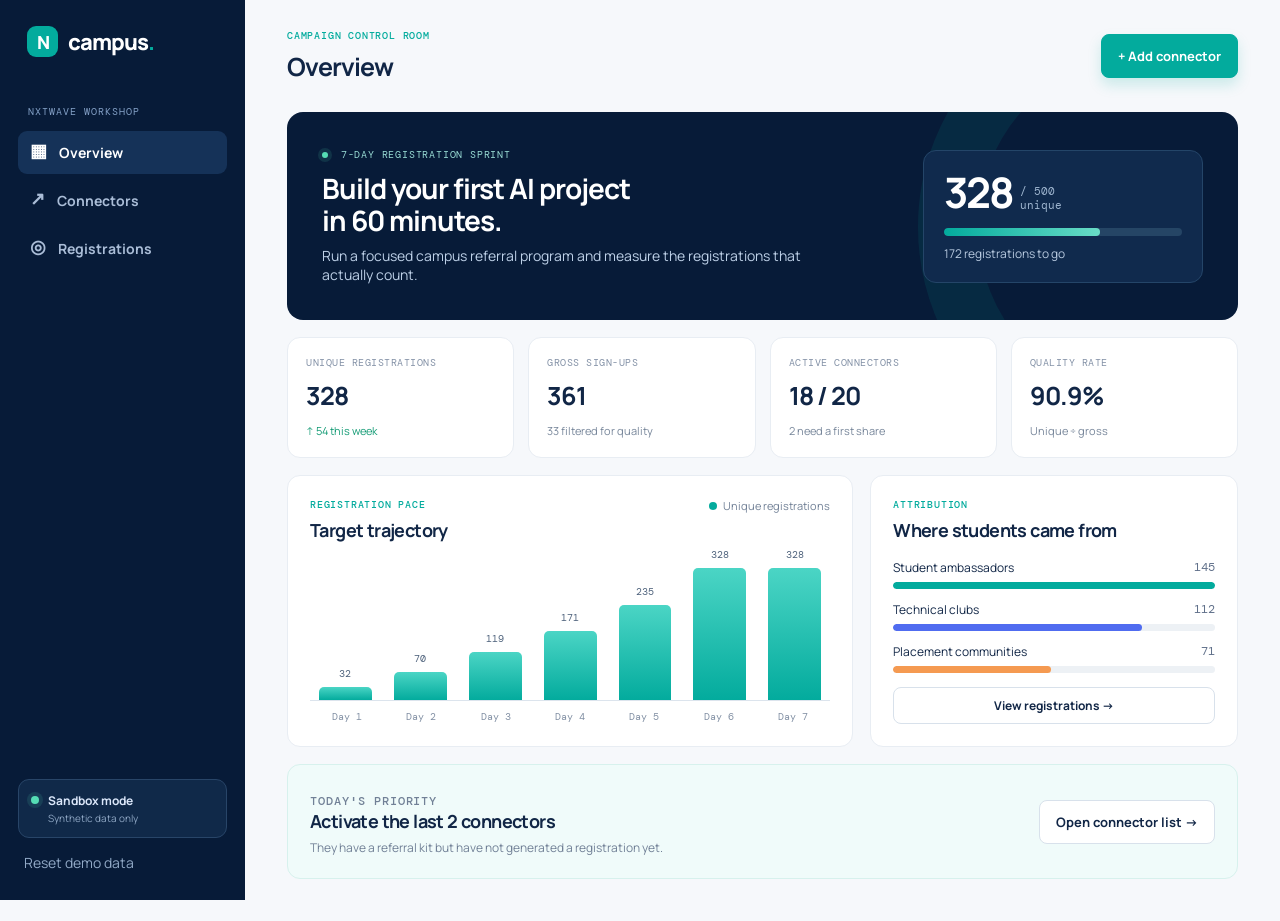
==== index.html @ bea68d58 "Build Campus Referral Console prototype" ====
<!doctype html>
<html lang="en">
<head>
  <meta charset="utf-8">
  <meta name="viewport" content="width=device-width, initial-scale=1">
  <meta name="theme-color" content="#071b38">
  <link rel="icon" href="favicon.svg" type="image/svg+xml">
  <title>Campus Referral Console — NxtWave Growth Challenge</title>
  <link rel="preconnect" href="https://fonts.googleapis.com">
  <link rel="preconnect" href="https://fonts.gstatic.com" crossorigin>
  <link href="https://fonts.googleapis.com/css2?family=DM+Mono:wght@400;500&family=Manrope:wght@400;500;600;700;800&display=swap" rel="stylesheet">
  <link rel="stylesheet" href="styles.css">
</head>
<body>
  <div class="app-shell">
    <aside class="sidebar">
      <a class="brand" href="#dashboard" aria-label="Campus Referral Console home"><span class="brand-mark">N</span><span>campus<span class="brand-dot">.</span></span></a>
      <p class="workspace-label">NXTWAVE WORKSHOP</p>
      <nav aria-label="Application navigation">
        <a class="nav-link active" href="#dashboard" data-view="dashboard"><span>▦</span> Overview</a>
        <a class="nav-link" href="#connectors" data-view="connectors"><span>↗</span> Connectors</a>
        <a class="nav-link" href="#registrations" data-view="registrations"><span>◎</span> Registrations</a>
      </nav>
      <div class="sidebar-bottom">
        <div class="sandbox-card"><span class="pulse"></span><div><b>Sandbox mode</b><small>Synthetic data only</small></div></div>
        <button class="text-button" id="reset-data">Reset demo data</button>
      </div>
    </aside>

    <main>
      <header class="topbar">
        <div><p class="eyebrow">CAMPAIGN CONTROL ROOM</p><h1 id="page-title">Overview</h1></div>
        <button class="primary-button" id="new-connector">+ Add connector</button>
      </header>

      <section class="view active" id="dashboard-view">
        <div class="hero-card">
          <div><p class="hero-label"><span class="live-dot"></span> 7-DAY REGISTRATION SPRINT</p><h2>Build your first AI project<br>in 60 minutes.</h2><p>Run a focused campus referral program and measure the registrations that actually count.</p></div>
          <div class="hero-progress"><div class="progress-number"><strong id="unique-total">328</strong><span>/ 500<br>unique</span></div><div class="progress-track"><span id="progress-bar"></span></div><p id="progress-copy">172 registrations to go</p></div>
        </div>
        <div class="metrics-grid">
          <article class="metric-card"><p>UNIQUE REGISTRATIONS</p><strong id="metric-unique">328</strong><span class="positive">↑ 54 this week</span></article>
          <article class="metric-card"><p>GROSS SIGN-UPS</p><strong id="metric-gross">361</strong><span>33 filtered for quality</span></article>
          <article class="metric-card"><p>ACTIVE CONNECTORS</p><strong id="metric-active">18 / 20</strong><span>2 need a first share</span></article>
          <article class="metric-card"><p>QUALITY RATE</p><strong id="metric-quality">90.9%</strong><span>Unique ÷ gross</span></article>
        </div>
        <div class="content-grid">
          <section class="panel funnel-panel"><div class="panel-heading"><div><p class="eyebrow">REGISTRATION PACE</p><h2>Target trajectory</h2></div><span class="legend"><i></i> Unique registrations</span></div><div class="chart" id="chart" aria-label="Daily unique registrations chart"></div><div class="chart-labels"><span>Day 1</span><span>Day 2</span><span>Day 3</span><span>Day 4</span><span>Day 5</span><span>Day 6</span><span>Day 7</span></div></section>
          <section class="panel source-panel"><div class="panel-heading"><div><p class="eyebrow">ATTRIBUTION</p><h2>Where students came from</h2></div></div><div class="source-list" id="source-list"></div><button class="secondary-button" data-view-target="registrations">View registrations →</button></section>
        </div>
        <section class="panel action-panel"><div><p class="eyebrow">TODAY'S PRIORITY</p><h2>Activate the last 2 connectors</h2><p>They have a referral kit but have not generated a registration yet.</p></div><button class="secondary-button" data-view-target="connectors">Open connector list →</button></section>
      </section>

      <section class="view" id="connectors-view">
        <div class="section-intro"><div><p class="eyebrow">DISTRIBUTION</p><h2>Campus connectors</h2><p>Each connector owns one clear college, branch, or class audience.</p></div><button class="primary-button" id="new-connector-2">+ Add connector</button></div>
        <section class="panel table-panel"><div class="table-wrap"><table><thead><tr><th>CONNECTOR</th><th>CHANNEL</th><th>CODE</th><th>UNIQUE</th><th>STATUS</th><th></th></tr></thead><tbody id="connectors-body"></tbody></table></div></section>
      </section>

      <section class="view" id="registrations-view">
        <div class="section-intro"><div><p class="eyebrow">QUALITY CONTROL</p><h2>Registration ledger</h2><p>Every record is checked for source, eligibility and duplication.</p></div><button class="primary-button" id="open-student-form">+ Demo student registration</button></div>
        <section class="panel table-panel"><div class="table-wrap"><table><thead><tr><th>STUDENT</th><th>COLLEGE / BRANCH</th><th>SOURCE</th><th>STATUS</th><th>TIME</th></tr></thead><tbody id="registrations-body"></tbody></table></div></section>
      </section>
    </main>
  </div>

  <dialog id="connector-modal" class="modal"><form method="dialog" id="connector-form"><button class="close" value="cancel" aria-label="Close">×</button><p class="eyebrow">NEW DISTRIBUTION PARTNER</p><h2>Create a connector kit</h2><p class="modal-copy">The code keeps this connector's sign-ups attributable.</p><label>Name<input required name="name" placeholder="e.g. Priya Sharma"></label><label>Audience<input required name="audience" placeholder="e.g. VIT CSE, final year"></label><label>Channel<select name="channel"><option>Student ambassador</option><option>Technical club</option><option>Placement community</option></select></label><button class="primary-button wide" value="default">Create connector kit</button></form></dialog>

  <dialog id="kit-modal" class="modal kit-modal"><form method="dialog"><button class="close" value="cancel" aria-label="Close">×</button><p class="eyebrow">CONNECTOR KIT</p><h2 id="kit-name">Priya's referral kit</h2><div class="code-lockup"><span>REFERRAL CODE</span><strong id="kit-code">PRIYA-VIT</strong></div><label>Your tracked registration link<div class="copy-field"><input id="kit-link" readonly><button type="button" data-copy="kit-link">Copy</button></div></label><label>Ready-to-send WhatsApp message<textarea id="kit-message" rows="5" readonly></textarea></label><button class="secondary-button wide" type="button" id="open-kit-registration">Preview student experience →</button></form></dialog>

  <dialog id="student-modal" class="modal student-modal"><form method="dialog" id="student-form"><button class="close" value="cancel" aria-label="Close">×</button><p class="eyebrow">STUDENT REGISTRATION</p><h2>Build your first AI project.</h2><p class="modal-copy">Free 60-minute online workshop for final-year engineering students.</p><div class="source-chip">Referred by <b id="form-referrer">Campus connector</b></div><div class="two-col"><label>Full name<input required name="studentName" placeholder="Your name"></label><label>Graduation year<select required name="year"><option value="">Select</option><option>2026</option><option>2027</option><option>2028</option></select></label></div><div class="two-col"><label>College<input required name="college" placeholder="College name"></label><label>Branch<input required name="branch" placeholder="e.g. CSE"></label></div><label>Email<input required type="email" name="email" placeholder="name@example.com"></label><label class="consent"><input required type="checkbox"> <span>I agree to receive workshop updates for this prototype.</span></label><button class="primary-button wide" value="default">Reserve my free seat</button><p class="form-note">Prototype only. No real student information is sent anywhere.</p></form></dialog>

  <dialog id="result-modal" class="result-modal"><form method="dialog"><div id="result-icon">✓</div><p class="eyebrow" id="result-eyebrow">REGISTRATION RECORDED</p><h2 id="result-title">You are on the list.</h2><p id="result-copy"></p><button class="primary-button wide" value="default">Continue</button></form></dialog>
  <script src="app.js"></script>
</body>
</html>
---- styles.css ----
:root{--navy:#071b38;--ink:#112646;--muted:#718096;--line:#e8edf3;--paper:#f6f8fb;--white:#fff;--teal:#03ab9d;--blue:#506cf0;--teal-pale:#e6f8f5;--orange:#f59a51}*{box-sizing:border-box}body{margin:0;background:var(--paper);color:var(--ink);font-family:Manrope,Arial,sans-serif;font-size:14px}.app-shell{min-height:100vh;display:flex}.sidebar{width:245px;background:var(--navy);color:#dbe7fa;padding:26px 18px;display:flex;flex-direction:column;position:fixed;inset:0 auto 0 0}.brand{display:flex;align-items:center;gap:10px;color:white;text-decoration:none;font-size:22px;font-weight:800;letter-spacing:-1px;padding:0 9px}.brand-mark{width:31px;height:31px;background:var(--teal);display:grid;place-items:center;border-radius:9px;font-size:18px}.brand-dot{color:var(--teal)}.workspace-label{font:10px 'DM Mono',monospace;color:#83a0c6;letter-spacing:.1em;margin:48px 10px 13px}nav{display:grid;gap:5px}.nav-link{color:#aabdd7;text-decoration:none;padding:12px 12px;border-radius:9px;font-weight:700;display:flex;gap:12px}.nav-link span{font-size:18px;line-height:14px}.nav-link.active,.nav-link:hover{background:#153258;color:#fff}.sidebar-bottom{margin-top:auto}.sandbox-card{background:#102949;border:1px solid #284568;border-radius:11px;padding:12px;display:flex;gap:9px;align-items:flex-start;font-size:12px}.sandbox-card small{display:block;color:#8fa7c4;margin-top:2px}.pulse,.live-dot{width:8px;height:8px;border-radius:50%;background:#55ddb4;display:inline-block;box-shadow:0 0 0 4px rgba(85,221,180,.12);margin-top:4px}.text-button{background:transparent;border:0;color:#91a9c6;padding:15px 6px 2px;cursor:pointer;font:inherit}main{margin-left:245px;width:calc(100% - 245px);padding:0 42px 42px}.topbar{height:112px;display:flex;justify-content:space-between;align-items:center}.eyebrow{font:10px 'DM Mono',monospace;letter-spacing:.08em;color:var(--teal);font-weight:500;margin:0 0 7px}.topbar h1,.section-intro h2{margin:0;font-size:25px;letter-spacing:-1px}.primary-button,.secondary-button{font:700 13px Manrope;border-radius:8px;padding:12px 16px;cursor:pointer}.primary-button{background:var(--teal);border:1px solid var(--teal);color:#fff;box-shadow:0 7px 14px rgba(3,171,157,.18)}.secondary-button{border:1px solid #d8e1eb;background:#fff;color:var(--ink)}.wide{width:100%;margin-top:17px}.view{display:none}.view.active{display:block}.hero-card{background:var(--navy);border-radius:16px;min-height:208px;padding:30px 35px;display:flex;justify-content:space-between;align-items:center;color:white;overflow:hidden;position:relative}.hero-card:after{content:"";position:absolute;width:350px;height:350px;border-radius:50%;border:60px solid rgba(3,171,157,.1);right:-150px;top:-120px}.hero-label{font:10px 'DM Mono',monospace;letter-spacing:.08em;color:#99dcd5;margin:0 0 11px}.hero-label .live-dot{margin:0 6px 0 0;width:6px;height:6px}.hero-card h2{font-size:28px;line-height:1.16;letter-spacing:-1px;margin:0 0 10px}.hero-card>div:first-child>p:last-child{color:#bdd0e7;margin:0;max-width:480px}.hero-progress{position:relative;z-index:1;width:280px;background:#102a4d;border:1px solid #244568;padding:20px;border-radius:13px}.progress-number{display:flex;align-items:end;gap:7px}.progress-number strong{font-size:42px;line-height:1;letter-spacing:-2px}.progress-number span{font:11px 'DM Mono';color:#9fb6d0;line-height:1.3}.progress-track{height:8px;background:#254565;border-radius:99px;display:block;margin:15px 0 9px;overflow:hidden}.progress-track span{display:block;background:linear-gradient(90deg,var(--teal),#69dcc6);height:100%;border-radius:99px;width:65.6%;transition:width .4s}.hero-progress p{margin:0;font-size:12px;color:#b7c9df}.metrics-grid{display:grid;grid-template-columns:repeat(4,1fr);gap:14px;margin:17px 0}.metric-card,.panel{background:white;border:1px solid var(--line);border-radius:13px}.metric-card{padding:18px}.metric-card p{font:10px 'DM Mono';color:#8492a7;margin:0 0 9px;letter-spacing:.05em}.metric-card strong{display:block;font-size:25px;letter-spacing:-1px;margin-bottom:7px}.metric-card span{color:#77869a;font-size:11px}.metric-card .positive{color:#149b75}.content-grid{display:grid;grid-template-columns:1.54fr 1fr;gap:17px}.panel{padding:22px}.panel-heading{display:flex;align-items:start;justify-content:space-between}.panel-heading h2,.action-panel h2{font-size:18px;margin:0;letter-spacing:-.6px}.legend{font-size:11px;color:var(--muted)}.legend i{display:inline-block;width:8px;height:8px;border-radius:50%;background:var(--teal);margin-right:4px}.chart{height:153px;display:flex;align-items:end;gap:22px;padding:20px 9px 0;border-bottom:1px solid #dce4ed;margin-top:6px}.bar-wrap{height:100%;display:flex;align-items:end;flex:1}.bar{width:100%;background:linear-gradient(180deg,#4bd5c5,var(--teal));border-radius:5px 5px 0 0;position:relative;min-height:8px}.bar span{position:absolute;top:-20px;font:10px 'DM Mono';color:#4d617b;left:50%;transform:translateX(-50%)}.chart-labels{display:flex;justify-content:space-around;font:10px 'DM Mono';color:#8290a4;padding-top:9px}.source-list{margin:17px 0 14px}.source-row{margin-bottom:12px}.source-title{display:flex;justify-content:space-between;font-size:12px;margin-bottom:6px}.source-title span:last-child{font-family:'DM Mono';color:#60708a}.source-track{height:7px;background:#edf1f5;border-radius:5px;overflow:hidden}.source-track i{display:block;height:100%;border-radius:5px;background:var(--teal)}.source-row:nth-child(2) i{background:var(--blue)}.source-row:nth-child(3) i{background:var(--orange)}.source-panel .secondary-button{width:100%;font-size:12px;padding:9px}.action-panel{margin-top:17px;display:flex;justify-content:space-between;align-items:center;background:#f0fbfa;border-color:#d7f1ed}.action-panel p{margin:6px 0 0;color:var(--muted);font-size:12px}.section-intro{display:flex;align-items:center;justify-content:space-between;margin:3px 0 22px}.section-intro p{margin:7px 0 0;color:var(--muted)}.table-panel{padding:0}.table-wrap{overflow:auto}table{width:100%;border-collapse:collapse;text-align:left}th{font:10px 'DM Mono';letter-spacing:.06em;color:#8290a4;background:#fbfcfe;padding:15px 20px}td{padding:15px 20px;border-top:1px solid var(--line);font-size:13px}td small{display:block;color:#8190a5;margin-top:3px}.code{font:11px 'DM Mono';padding:5px 8px;color:#4e6280;background:#f0f4f8;border-radius:5px}.status{font-size:10px;font-weight:800;padding:5px 8px;border-radius:20px;background:#e7f8f2;color:#168467}.status.pending{background:#fff2e6;color:#cb762f}.row-button{color:var(--teal);border:0;background:transparent;cursor:pointer;font:700 12px Manrope}.modal,.result-modal{border:0;border-radius:16px;padding:0;width:min(495px,calc(100vw - 28px));box-shadow:0 24px 90px rgba(7,27,56,.25)}.modal::backdrop,.result-modal::backdrop{background:rgba(7,27,56,.55);backdrop-filter:blur(3px)}.modal form,.result-modal form{padding:29px;position:relative}.modal h2,.result-modal h2{font-size:25px;letter-spacing:-1px;margin:0 0 8px}.modal-copy{color:var(--muted);font-size:13px;margin:0 0 20px}.close{position:absolute;right:16px;top:15px;font-size:26px;line-height:25px;border:0;background:transparent;color:#8391a6;cursor:pointer}.modal label{display:block;font:700 11px Manrope;color:#40516c;margin-top:14px}.modal input:not([type=checkbox]),.modal select,.modal textarea{width:100%;margin-top:6px;padding:11px 12px;border:1px solid #dce4ec;border-radius:7px;background:#fff;font:13px Manrope;color:var(--ink);outline-color:var(--teal)}.modal textarea{resize:vertical;line-height:1.5}.two-col{display:grid;grid-template-columns:1fr 1fr;gap:12px}.code-lockup{background:var(--navy);border-radius:10px;padding:14px 17px;margin:20px 0}.code-lockup span{font:10px 'DM Mono';color:#a7c3dd;display:block}.code-lockup strong{font:22px 'DM Mono';color:white;display:block;margin-top:4px}.copy-field{display:flex;gap:6px}.copy-field input{margin-top:6px!important}.copy-field button{border:0;background:var(--navy);color:#fff;border-radius:7px;padding:0 13px;margin-top:6px;cursor:pointer;font-weight:700}.source-chip{font-size:12px;background:var(--teal-pale);color:#246d69;padding:9px 11px;border-radius:7px;margin-bottom:7px}.consent{display:flex!important;gap:8px;align-items:start;font-weight:500!important;color:#6c7c91!important}.consent input{margin:2px 0 0}.form-note{text-align:center;color:#8996a7;font-size:10px;margin:12px 0 0}.result-modal{text-align:center;width:min(390px,calc(100vw - 28px))}.result-modal form{padding:37px}.result-modal p:not(.eyebrow){color:var(--muted);line-height:1.6}.result-modal .primary-button{margin-top:12px}#result-icon{width:54px;height:54px;border-radius:50%;background:var(--teal-pale);color:var(--teal);display:grid;place-items:center;font-size:28px;font-weight:800;margin:0 auto 18px}
@media(max-width:900px){.sidebar{width:70px;padding:22px 9px}.brand{padding:0;justify-content:center}.brand>span:last-child,.workspace-label,.nav-link:not(.active){font-size:0}.nav-link{justify-content:center;padding:13px}.nav-link span{font-size:18px}.sidebar-bottom{display:none}main{margin-left:70px;width:calc(100% - 70px);padding:0 24px 30px}.metrics-grid{grid-template-columns:repeat(2,1fr)}.content-grid{grid-template-columns:1fr}.hero-progress{width:245px}.chart{gap:13px}}@media(max-width:620px){.sidebar{display:none}main{margin:0;width:100%;padding:0 16px 24px}.topbar{height:88px}.topbar h1{font-size:22px}.topbar .primary-button{font-size:0;padding:12px}.topbar .primary-button:after{content:'+';font-size:20px}.hero-card{padding:24px;display:block}.hero-card h2{font-size:24px}.hero-progress{width:100%;margin-top:20px}.metrics-grid{gap:9px}.metric-card{padding:14px}.metric-card strong{font-size:22px}.chart{gap:8px}.section-intro{align-items:flex-end}.section-intro .primary-button{font-size:0;padding:12px}.section-intro .primary-button:after{content:'+';font-size:18px}.action-panel{display:block}.action-panel button{margin-top:14px}.two-col{grid-template-columns:1fr}.modal form{padding:25px 20px}.kit-modal textarea{font-size:12px}}
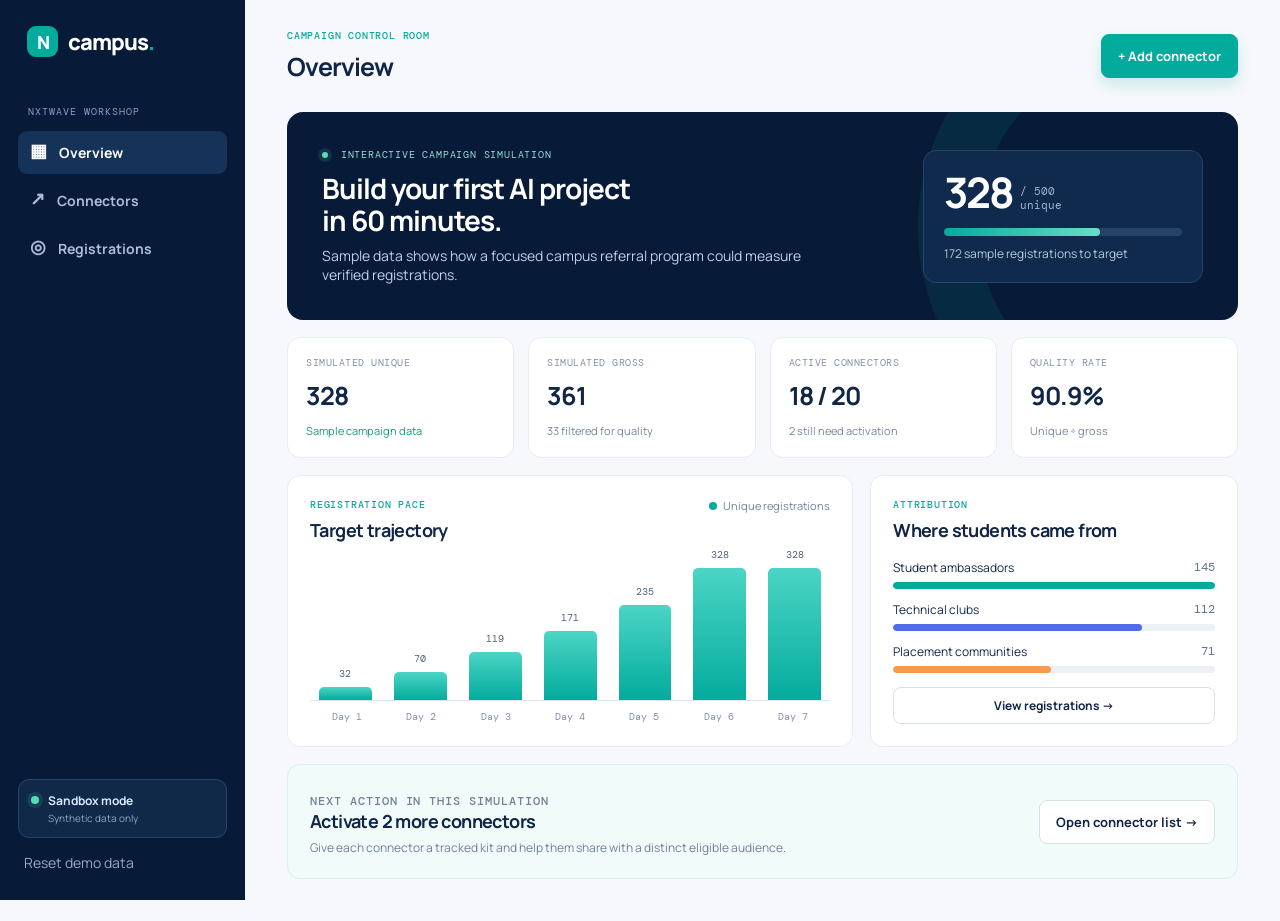
==== commit 0f87aca2: "Polish simulation and publish final plan and worklog" ====
--- a/index.html
+++ b/index.html
@@ -35,20 +35,20 @@
 
       <section class="view active" id="dashboard-view">
         <div class="hero-card">
-          <div><p class="hero-label"><span class="live-dot"></span> 7-DAY REGISTRATION SPRINT</p><h2>Build your first AI project<br>in 60 minutes.</h2><p>Run a focused campus referral program and measure the registrations that actually count.</p></div>
+          <div><p class="hero-label"><span class="live-dot"></span> INTERACTIVE CAMPAIGN SIMULATION</p><h2>Build your first AI project<br>in 60 minutes.</h2><p>Sample data shows how a focused campus referral program could measure verified registrations.</p></div>
           <div class="hero-progress"><div class="progress-number"><strong id="unique-total">328</strong><span>/ 500<br>unique</span></div><div class="progress-track"><span id="progress-bar"></span></div><p id="progress-copy">172 registrations to go</p></div>
         </div>
         <div class="metrics-grid">
-          <article class="metric-card"><p>UNIQUE REGISTRATIONS</p><strong id="metric-unique">328</strong><span class="positive">↑ 54 this week</span></article>
-          <article class="metric-card"><p>GROSS SIGN-UPS</p><strong id="metric-gross">361</strong><span>33 filtered for quality</span></article>
-          <article class="metric-card"><p>ACTIVE CONNECTORS</p><strong id="metric-active">18 / 20</strong><span>2 need a first share</span></article>
+          <article class="metric-card"><p>SIMULATED UNIQUE</p><strong id="metric-unique">328</strong><span class="positive">Sample campaign data</span></article>
+          <article class="metric-card"><p>SIMULATED GROSS</p><strong id="metric-gross">361</strong><span id="metric-filtered">33 filtered for quality</span></article>
+          <article class="metric-card"><p>ACTIVE CONNECTORS</p><strong id="metric-active">18 / 20</strong><span id="metric-inactive">2 still need activation</span></article>
           <article class="metric-card"><p>QUALITY RATE</p><strong id="metric-quality">90.9%</strong><span>Unique ÷ gross</span></article>
         </div>
         <div class="content-grid">
           <section class="panel funnel-panel"><div class="panel-heading"><div><p class="eyebrow">REGISTRATION PACE</p><h2>Target trajectory</h2></div><span class="legend"><i></i> Unique registrations</span></div><div class="chart" id="chart" aria-label="Daily unique registrations chart"></div><div class="chart-labels"><span>Day 1</span><span>Day 2</span><span>Day 3</span><span>Day 4</span><span>Day 5</span><span>Day 6</span><span>Day 7</span></div></section>
           <section class="panel source-panel"><div class="panel-heading"><div><p class="eyebrow">ATTRIBUTION</p><h2>Where students came from</h2></div></div><div class="source-list" id="source-list"></div><button class="secondary-button" data-view-target="registrations">View registrations →</button></section>
         </div>
-        <section class="panel action-panel"><div><p class="eyebrow">TODAY'S PRIORITY</p><h2>Activate the last 2 connectors</h2><p>They have a referral kit but have not generated a registration yet.</p></div><button class="secondary-button" data-view-target="connectors">Open connector list →</button></section>
+        <section class="panel action-panel"><div><p class="eyebrow">NEXT ACTION IN THIS SIMULATION</p><h2 id="action-title">Activate the remaining connectors</h2><p>Give each connector a tracked kit and help them share with a distinct eligible audience.</p></div><button class="secondary-button" data-view-target="connectors">Open connector list →</button></section>
       </section>
 
       <section class="view" id="connectors-view">
@@ -67,7 +67,7 @@
 
   <dialog id="kit-modal" class="modal kit-modal"><form method="dialog"><button class="close" value="cancel" aria-label="Close">×</button><p class="eyebrow">CONNECTOR KIT</p><h2 id="kit-name">Priya's referral kit</h2><div class="code-lockup"><span>REFERRAL CODE</span><strong id="kit-code">PRIYA-VIT</strong></div><label>Your tracked registration link<div class="copy-field"><input id="kit-link" readonly><button type="button" data-copy="kit-link">Copy</button></div></label><label>Ready-to-send WhatsApp message<textarea id="kit-message" rows="5" readonly></textarea></label><button class="secondary-button wide" type="button" id="open-kit-registration">Preview student experience →</button></form></dialog>
 
-  <dialog id="student-modal" class="modal student-modal"><form method="dialog" id="student-form"><button class="close" value="cancel" aria-label="Close">×</button><p class="eyebrow">STUDENT REGISTRATION</p><h2>Build your first AI project.</h2><p class="modal-copy">Free 60-minute online workshop for final-year engineering students.</p><div class="source-chip">Referred by <b id="form-referrer">Campus connector</b></div><div class="two-col"><label>Full name<input required name="studentName" placeholder="Your name"></label><label>Graduation year<select required name="year"><option value="">Select</option><option>2026</option><option>2027</option><option>2028</option></select></label></div><div class="two-col"><label>College<input required name="college" placeholder="College name"></label><label>Branch<input required name="branch" placeholder="e.g. CSE"></label></div><label>Email<input required type="email" name="email" placeholder="name@example.com"></label><label class="consent"><input required type="checkbox"> <span>I agree to receive workshop updates for this prototype.</span></label><button class="primary-button wide" value="default">Reserve my free seat</button><p class="form-note">Prototype only. No real student information is sent anywhere.</p></form></dialog>
+  <dialog id="student-modal" class="modal student-modal"><form method="dialog" id="student-form"><button class="close" value="cancel" aria-label="Close">×</button><p class="eyebrow">SAMPLE STUDENT REGISTRATION</p><h2>Build your first AI project.</h2><p class="modal-copy">Free 60-minute online workshop for final-year engineering students. In this October 2026 scenario, the eligible graduation year is 2027.</p><div class="source-chip">Referred by <b id="form-referrer">Campus connector</b></div><div class="two-col"><label>Sample name<input required name="studentName" placeholder="e.g. Demo Student"></label><label>Graduation year<select required name="year"><option value="">Select</option><option>2026</option><option>2027</option><option>2028</option></select></label></div><div class="two-col"><label>Sample college<input required name="college" placeholder="e.g. Demo Institute"></label><label>Branch<input required name="branch" placeholder="e.g. CSE"></label></div><label>Sample email<input required type="email" name="email" placeholder="student@example.com"></label><label class="consent"><input required type="checkbox"> <span>I understand this is a simulated registration saved only in this browser.</span></label><button class="primary-button wide" value="default">Test registration</button><p class="form-note">Use an @example.com email. This does not reserve a real workshop seat.</p></form></dialog>
 
   <dialog id="result-modal" class="result-modal"><form method="dialog"><div id="result-icon">✓</div><p class="eyebrow" id="result-eyebrow">REGISTRATION RECORDED</p><h2 id="result-title">You are on the list.</h2><p id="result-copy"></p><button class="primary-button wide" value="default">Continue</button></form></dialog>
   <script src="app.js"></script>
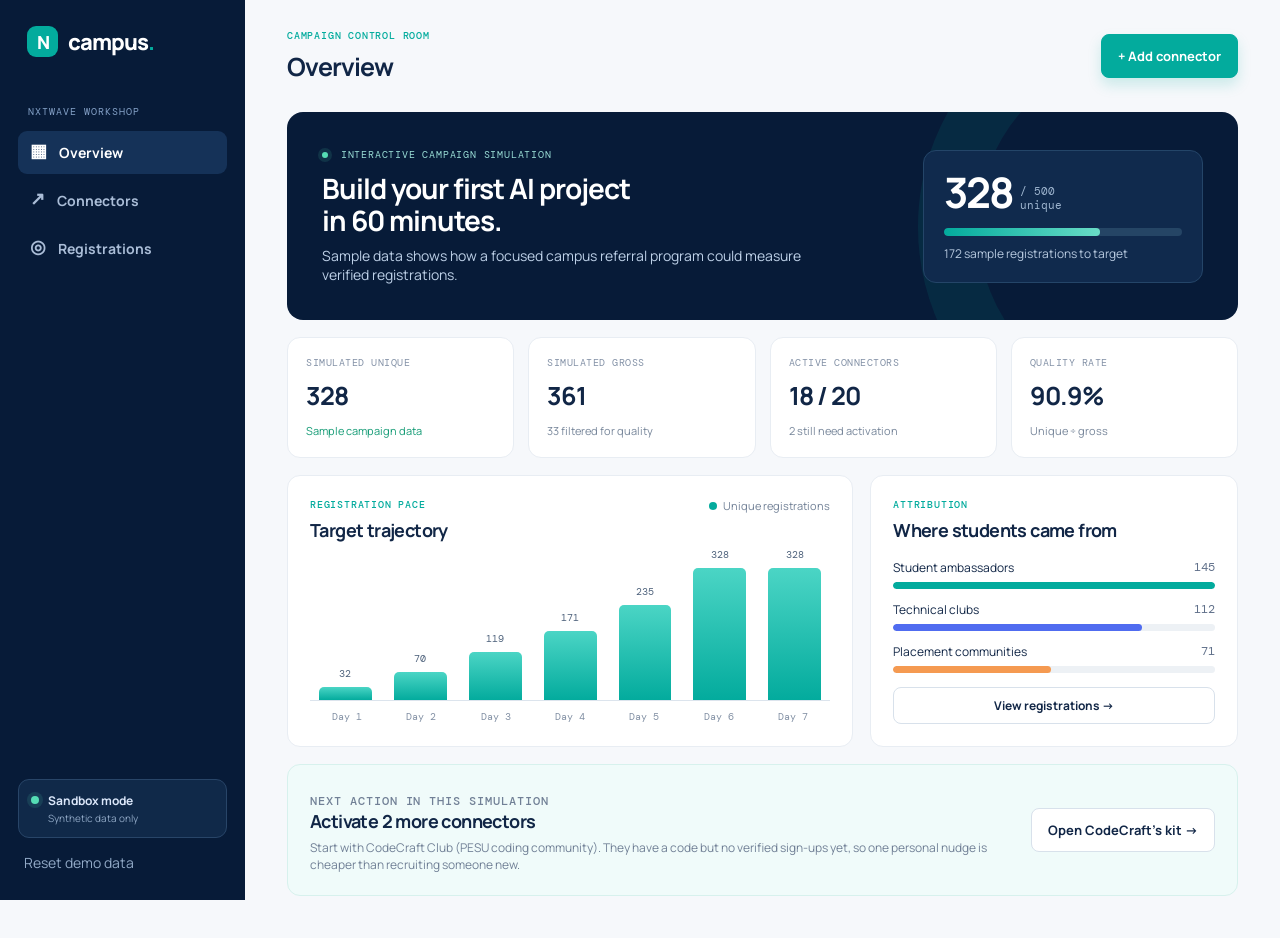
==== commit ae885db8: "Catch email-alias duplicates and point next action at a specific connector - Duplicate check compare" ====
--- a/index.html
+++ b/index.html
@@ -45,19 +45,19 @@
           <article class="metric-card"><p>QUALITY RATE</p><strong id="metric-quality">90.9%</strong><span>Unique ÷ gross</span></article>
         </div>
         <div class="content-grid">
-          <section class="panel funnel-panel"><div class="panel-heading"><div><p class="eyebrow">REGISTRATION PACE</p><h2>Target trajectory</h2></div><span class="legend"><i></i> Unique registrations</span></div><div class="chart" id="chart" aria-label="Daily unique registrations chart"></div><div class="chart-labels"><span>Day 1</span><span>Day 2</span><span>Day 3</span><span>Day 4</span><span>Day 5</span><span>Day 6</span><span>Day 7</span></div></section>
+          <section class="panel funnel-panel"><div class="panel-heading"><div><p class="eyebrow">REGISTRATION PACE</p><h2>Target trajectory</h2></div><span class="legend"><i></i> Unique registrations</span></div><div class="chart" id="chart" role="img" aria-label="Cumulative unique registrations by campaign day"></div><div class="chart-labels"><span>Day 1</span><span>Day 2</span><span>Day 3</span><span>Day 4</span><span>Day 5</span><span>Day 6</span><span>Day 7</span></div></section>
           <section class="panel source-panel"><div class="panel-heading"><div><p class="eyebrow">ATTRIBUTION</p><h2>Where students came from</h2></div></div><div class="source-list" id="source-list"></div><button class="secondary-button" data-view-target="registrations">View registrations →</button></section>
         </div>
-        <section class="panel action-panel"><div><p class="eyebrow">NEXT ACTION IN THIS SIMULATION</p><h2 id="action-title">Activate the remaining connectors</h2><p>Give each connector a tracked kit and help them share with a distinct eligible audience.</p></div><button class="secondary-button" data-view-target="connectors">Open connector list →</button></section>
+        <section class="panel action-panel"><div><p class="eyebrow">NEXT ACTION IN THIS SIMULATION</p><h2 id="action-title">Activate the remaining connectors</h2><p id="action-copy">Give each connector a tracked kit and help them share with a distinct eligible audience.</p></div><button class="secondary-button" id="action-button">Open connector list →</button></section>
       </section>
 
       <section class="view" id="connectors-view">
-        <div class="section-intro"><div><p class="eyebrow">DISTRIBUTION</p><h2>Campus connectors</h2><p>Each connector owns one clear college, branch, or class audience.</p></div><button class="primary-button" id="new-connector-2">+ Add connector</button></div>
+        <div class="section-intro"><div><p class="eyebrow">DISTRIBUTION</p><h2>Campus connectors</h2><p>Selected partners from the 20-connector simulation. Each owns a distinct audience.</p></div><button class="primary-button" id="new-connector-2">+ Add connector</button></div>
         <section class="panel table-panel"><div class="table-wrap"><table><thead><tr><th>CONNECTOR</th><th>CHANNEL</th><th>CODE</th><th>UNIQUE</th><th>STATUS</th><th></th></tr></thead><tbody id="connectors-body"></tbody></table></div></section>
       </section>
 
       <section class="view" id="registrations-view">
-        <div class="section-intro"><div><p class="eyebrow">QUALITY CONTROL</p><h2>Registration ledger</h2><p>Every record is checked for source, eligibility and duplication.</p></div><button class="primary-button" id="open-student-form">+ Demo student registration</button></div>
+        <div class="section-intro"><div><p class="eyebrow">QUALITY CONTROL</p><h2>Registration ledger</h2><p>Every record is checked for source, eligibility and duplication. Email variants such as dots and +tags count as the same student.</p></div><button class="primary-button" id="open-student-form">+ Demo student registration</button></div>
         <section class="panel table-panel"><div class="table-wrap"><table><thead><tr><th>STUDENT</th><th>COLLEGE / BRANCH</th><th>SOURCE</th><th>STATUS</th><th>TIME</th></tr></thead><tbody id="registrations-body"></tbody></table></div></section>
       </section>
     </main>
--- a/styles.css
+++ b/styles.css
@@ -1,2 +1,849 @@
-:root{--navy:#071b38;--ink:#112646;--muted:#718096;--line:#e8edf3;--paper:#f6f8fb;--white:#fff;--teal:#03ab9d;--blue:#506cf0;--teal-pale:#e6f8f5;--orange:#f59a51}*{box-sizing:border-box}body{margin:0;background:var(--paper);color:var(--ink);font-family:Manrope,Arial,sans-serif;font-size:14px}.app-shell{min-height:100vh;display:flex}.sidebar{width:245px;background:var(--navy);color:#dbe7fa;padding:26px 18px;display:flex;flex-direction:column;position:fixed;inset:0 auto 0 0}.brand{display:flex;align-items:center;gap:10px;color:white;text-decoration:none;font-size:22px;font-weight:800;letter-spacing:-1px;padding:0 9px}.brand-mark{width:31px;height:31px;background:var(--teal);display:grid;place-items:center;border-radius:9px;font-size:18px}.brand-dot{color:var(--teal)}.workspace-label{font:10px 'DM Mono',monospace;color:#83a0c6;letter-spacing:.1em;margin:48px 10px 13px}nav{display:grid;gap:5px}.nav-link{color:#aabdd7;text-decoration:none;padding:12px 12px;border-radius:9px;font-weight:700;display:flex;gap:12px}.nav-link span{font-size:18px;line-height:14px}.nav-link.active,.nav-link:hover{background:#153258;color:#fff}.sidebar-bottom{margin-top:auto}.sandbox-card{background:#102949;border:1px solid #284568;border-radius:11px;padding:12px;display:flex;gap:9px;align-items:flex-start;font-size:12px}.sandbox-card small{display:block;color:#8fa7c4;margin-top:2px}.pulse,.live-dot{width:8px;height:8px;border-radius:50%;background:#55ddb4;display:inline-block;box-shadow:0 0 0 4px rgba(85,221,180,.12);margin-top:4px}.text-button{background:transparent;border:0;color:#91a9c6;padding:15px 6px 2px;cursor:pointer;font:inherit}main{margin-left:245px;width:calc(100% - 245px);padding:0 42px 42px}.topbar{height:112px;display:flex;justify-content:space-between;align-items:center}.eyebrow{font:10px 'DM Mono',monospace;letter-spacing:.08em;color:var(--teal);font-weight:500;margin:0 0 7px}.topbar h1,.section-intro h2{margin:0;font-size:25px;letter-spacing:-1px}.primary-button,.secondary-button{font:700 13px Manrope;border-radius:8px;padding:12px 16px;cursor:pointer}.primary-button{background:var(--teal);border:1px solid var(--teal);color:#fff;box-shadow:0 7px 14px rgba(3,171,157,.18)}.secondary-button{border:1px solid #d8e1eb;background:#fff;color:var(--ink)}.wide{width:100%;margin-top:17px}.view{display:none}.view.active{display:block}.hero-card{background:var(--navy);border-radius:16px;min-height:208px;padding:30px 35px;display:flex;justify-content:space-between;align-items:center;color:white;overflow:hidden;position:relative}.hero-card:after{content:"";position:absolute;width:350px;height:350px;border-radius:50%;border:60px solid rgba(3,171,157,.1);right:-150px;top:-120px}.hero-label{font:10px 'DM Mono',monospace;letter-spacing:.08em;color:#99dcd5;margin:0 0 11px}.hero-label .live-dot{margin:0 6px 0 0;width:6px;height:6px}.hero-card h2{font-size:28px;line-height:1.16;letter-spacing:-1px;margin:0 0 10px}.hero-card>div:first-child>p:last-child{color:#bdd0e7;margin:0;max-width:480px}.hero-progress{position:relative;z-index:1;width:280px;background:#102a4d;border:1px solid #244568;padding:20px;border-radius:13px}.progress-number{display:flex;align-items:end;gap:7px}.progress-number strong{font-size:42px;line-height:1;letter-spacing:-2px}.progress-number span{font:11px 'DM Mono';color:#9fb6d0;line-height:1.3}.progress-track{height:8px;background:#254565;border-radius:99px;display:block;margin:15px 0 9px;overflow:hidden}.progress-track span{display:block;background:linear-gradient(90deg,var(--teal),#69dcc6);height:100%;border-radius:99px;width:65.6%;transition:width .4s}.hero-progress p{margin:0;font-size:12px;color:#b7c9df}.metrics-grid{display:grid;grid-template-columns:repeat(4,1fr);gap:14px;margin:17px 0}.metric-card,.panel{background:white;border:1px solid var(--line);border-radius:13px}.metric-card{padding:18px}.metric-card p{font:10px 'DM Mono';color:#8492a7;margin:0 0 9px;letter-spacing:.05em}.metric-card strong{display:block;font-size:25px;letter-spacing:-1px;margin-bottom:7px}.metric-card span{color:#77869a;font-size:11px}.metric-card .positive{color:#149b75}.content-grid{display:grid;grid-template-columns:1.54fr 1fr;gap:17px}.panel{padding:22px}.panel-heading{display:flex;align-items:start;justify-content:space-between}.panel-heading h2,.action-panel h2{font-size:18px;margin:0;letter-spacing:-.6px}.legend{font-size:11px;color:var(--muted)}.legend i{display:inline-block;width:8px;height:8px;border-radius:50%;background:var(--teal);margin-right:4px}.chart{height:153px;display:flex;align-items:end;gap:22px;padding:20px 9px 0;border-bottom:1px solid #dce4ed;margin-top:6px}.bar-wrap{height:100%;display:flex;align-items:end;flex:1}.bar{width:100%;background:linear-gradient(180deg,#4bd5c5,var(--teal));border-radius:5px 5px 0 0;position:relative;min-height:8px}.bar span{position:absolute;top:-20px;font:10px 'DM Mono';color:#4d617b;left:50%;transform:translateX(-50%)}.chart-labels{display:flex;justify-content:space-around;font:10px 'DM Mono';color:#8290a4;padding-top:9px}.source-list{margin:17px 0 14px}.source-row{margin-bottom:12px}.source-title{display:flex;justify-content:space-between;font-size:12px;margin-bottom:6px}.source-title span:last-child{font-family:'DM Mono';color:#60708a}.source-track{height:7px;background:#edf1f5;border-radius:5px;overflow:hidden}.source-track i{display:block;height:100%;border-radius:5px;background:var(--teal)}.source-row:nth-child(2) i{background:var(--blue)}.source-row:nth-child(3) i{background:var(--orange)}.source-panel .secondary-button{width:100%;font-size:12px;padding:9px}.action-panel{margin-top:17px;display:flex;justify-content:space-between;align-items:center;background:#f0fbfa;border-color:#d7f1ed}.action-panel p{margin:6px 0 0;color:var(--muted);font-size:12px}.section-intro{display:flex;align-items:center;justify-content:space-between;margin:3px 0 22px}.section-intro p{margin:7px 0 0;color:var(--muted)}.table-panel{padding:0}.table-wrap{overflow:auto}table{width:100%;border-collapse:collapse;text-align:left}th{font:10px 'DM Mono';letter-spacing:.06em;color:#8290a4;background:#fbfcfe;padding:15px 20px}td{padding:15px 20px;border-top:1px solid var(--line);font-size:13px}td small{display:block;color:#8190a5;margin-top:3px}.code{font:11px 'DM Mono';padding:5px 8px;color:#4e6280;background:#f0f4f8;border-radius:5px}.status{font-size:10px;font-weight:800;padding:5px 8px;border-radius:20px;background:#e7f8f2;color:#168467}.status.pending{background:#fff2e6;color:#cb762f}.row-button{color:var(--teal);border:0;background:transparent;cursor:pointer;font:700 12px Manrope}.modal,.result-modal{border:0;border-radius:16px;padding:0;width:min(495px,calc(100vw - 28px));box-shadow:0 24px 90px rgba(7,27,56,.25)}.modal::backdrop,.result-modal::backdrop{background:rgba(7,27,56,.55);backdrop-filter:blur(3px)}.modal form,.result-modal form{padding:29px;position:relative}.modal h2,.result-modal h2{font-size:25px;letter-spacing:-1px;margin:0 0 8px}.modal-copy{color:var(--muted);font-size:13px;margin:0 0 20px}.close{position:absolute;right:16px;top:15px;font-size:26px;line-height:25px;border:0;background:transparent;color:#8391a6;cursor:pointer}.modal label{display:block;font:700 11px Manrope;color:#40516c;margin-top:14px}.modal input:not([type=checkbox]),.modal select,.modal textarea{width:100%;margin-top:6px;padding:11px 12px;border:1px solid #dce4ec;border-radius:7px;background:#fff;font:13px Manrope;color:var(--ink);outline-color:var(--teal)}.modal textarea{resize:vertical;line-height:1.5}.two-col{display:grid;grid-template-columns:1fr 1fr;gap:12px}.code-lockup{background:var(--navy);border-radius:10px;padding:14px 17px;margin:20px 0}.code-lockup span{font:10px 'DM Mono';color:#a7c3dd;display:block}.code-lockup strong{font:22px 'DM Mono';color:white;display:block;margin-top:4px}.copy-field{display:flex;gap:6px}.copy-field input{margin-top:6px!important}.copy-field button{border:0;background:var(--navy);color:#fff;border-radius:7px;padding:0 13px;margin-top:6px;cursor:pointer;font-weight:700}.source-chip{font-size:12px;background:var(--teal-pale);color:#246d69;padding:9px 11px;border-radius:7px;margin-bottom:7px}.consent{display:flex!important;gap:8px;align-items:start;font-weight:500!important;color:#6c7c91!important}.consent input{margin:2px 0 0}.form-note{text-align:center;color:#8996a7;font-size:10px;margin:12px 0 0}.result-modal{text-align:center;width:min(390px,calc(100vw - 28px))}.result-modal form{padding:37px}.result-modal p:not(.eyebrow){color:var(--muted);line-height:1.6}.result-modal .primary-button{margin-top:12px}#result-icon{width:54px;height:54px;border-radius:50%;background:var(--teal-pale);color:var(--teal);display:grid;place-items:center;font-size:28px;font-weight:800;margin:0 auto 18px}
-@media(max-width:900px){.sidebar{width:70px;padding:22px 9px}.brand{padding:0;justify-content:center}.brand>span:last-child,.workspace-label,.nav-link:not(.active){font-size:0}.nav-link{justify-content:center;padding:13px}.nav-link span{font-size:18px}.sidebar-bottom{display:none}main{margin-left:70px;width:calc(100% - 70px);padding:0 24px 30px}.metrics-grid{grid-template-columns:repeat(2,1fr)}.content-grid{grid-template-columns:1fr}.hero-progress{width:245px}.chart{gap:13px}}@media(max-width:620px){.sidebar{display:none}main{margin:0;width:100%;padding:0 16px 24px}.topbar{height:88px}.topbar h1{font-size:22px}.topbar .primary-button{font-size:0;padding:12px}.topbar .primary-button:after{content:'+';font-size:20px}.hero-card{padding:24px;display:block}.hero-card h2{font-size:24px}.hero-progress{width:100%;margin-top:20px}.metrics-grid{gap:9px}.metric-card{padding:14px}.metric-card strong{font-size:22px}.chart{gap:8px}.section-intro{align-items:flex-end}.section-intro .primary-button{font-size:0;padding:12px}.section-intro .primary-button:after{content:'+';font-size:18px}.action-panel{display:block}.action-panel button{margin-top:14px}.two-col{grid-template-columns:1fr}.modal form{padding:25px 20px}.kit-modal textarea{font-size:12px}}
+:root {
+  --navy: #071b38;
+  --ink: #112646;
+  --muted: #718096;
+  --line: #e8edf3;
+  --paper: #f6f8fb;
+  --white: #fff;
+  --teal: #03ab9d;
+  --blue: #506cf0;
+  --teal-pale: #e6f8f5;
+  --orange: #f59a51;
+}
+
+* {
+  box-sizing: border-box;
+}
+
+body {
+  margin: 0;
+  background: var(--paper);
+  color: var(--ink);
+  font-family: Manrope,Arial,sans-serif;
+  font-size: 14px;
+}
+
+.app-shell {
+  min-height: 100vh;
+  display: flex;
+}
+
+.sidebar {
+  width: 245px;
+  background: var(--navy);
+  color: #dbe7fa;
+  padding: 26px 18px;
+  display: flex;
+  flex-direction: column;
+  position: fixed;
+  inset: 0 auto 0 0;
+}
+
+.brand {
+  display: flex;
+  align-items: center;
+  gap: 10px;
+  color: white;
+  text-decoration: none;
+  font-size: 22px;
+  font-weight: 800;
+  letter-spacing: -1px;
+  padding: 0 9px;
+}
+
+.brand-mark {
+  width: 31px;
+  height: 31px;
+  background: var(--teal);
+  display: grid;
+  place-items: center;
+  border-radius: 9px;
+  font-size: 18px;
+}
+
+.brand-dot {
+  color: var(--teal);
+}
+
+.workspace-label {
+  font: 10px 'DM Mono',monospace;
+  color: #83a0c6;
+  letter-spacing: .1em;
+  margin: 48px 10px 13px;
+}
+
+nav {
+  display: grid;
+  gap: 5px;
+}
+
+.nav-link {
+  color: #aabdd7;
+  text-decoration: none;
+  padding: 12px 12px;
+  border-radius: 9px;
+  font-weight: 700;
+  display: flex;
+  gap: 12px;
+}
+
+.nav-link span {
+  font-size: 18px;
+  line-height: 14px;
+}
+
+.nav-link.active, .nav-link:hover {
+  background: #153258;
+  color: #fff;
+}
+
+.sidebar-bottom {
+  margin-top: auto;
+}
+
+.sandbox-card {
+  background: #102949;
+  border: 1px solid #284568;
+  border-radius: 11px;
+  padding: 12px;
+  display: flex;
+  gap: 9px;
+  align-items: flex-start;
+  font-size: 12px;
+}
+
+.sandbox-card small {
+  display: block;
+  color: #8fa7c4;
+  margin-top: 2px;
+}
+
+.pulse, .live-dot {
+  width: 8px;
+  height: 8px;
+  border-radius: 50%;
+  background: #55ddb4;
+  display: inline-block;
+  box-shadow: 0 0 0 4px rgba(85,221,180,.12);
+  margin-top: 4px;
+}
+
+.text-button {
+  background: transparent;
+  border: 0;
+  color: #91a9c6;
+  padding: 15px 6px 2px;
+  cursor: pointer;
+  font: inherit;
+}
+
+main {
+  margin-left: 245px;
+  width: calc(100% - 245px);
+  padding: 0 42px 42px;
+}
+
+.topbar {
+  height: 112px;
+  display: flex;
+  justify-content: space-between;
+  align-items: center;
+}
+
+.eyebrow {
+  font: 10px 'DM Mono',monospace;
+  letter-spacing: .08em;
+  color: var(--teal);
+  font-weight: 500;
+  margin: 0 0 7px;
+}
+
+.topbar h1, .section-intro h2 {
+  margin: 0;
+  font-size: 25px;
+  letter-spacing: -1px;
+}
+
+.primary-button, .secondary-button {
+  font: 700 13px Manrope;
+  border-radius: 8px;
+  padding: 12px 16px;
+  cursor: pointer;
+}
+
+.primary-button {
+  background: var(--teal);
+  border: 1px solid var(--teal);
+  color: #fff;
+  box-shadow: 0 7px 14px rgba(3,171,157,.18);
+}
+
+.secondary-button {
+  border: 1px solid #d8e1eb;
+  background: #fff;
+  color: var(--ink);
+}
+
+.wide {
+  width: 100%;
+  margin-top: 17px;
+}
+
+.view {
+  display: none;
+}
+
+.view.active {
+  display: block;
+}
+
+.hero-card {
+  background: var(--navy);
+  border-radius: 16px;
+  min-height: 208px;
+  padding: 30px 35px;
+  display: flex;
+  justify-content: space-between;
+  align-items: center;
+  color: white;
+  overflow: hidden;
+  position: relative;
+}
+
+.hero-card:after {
+  content: "";
+  position: absolute;
+  width: 350px;
+  height: 350px;
+  border-radius: 50%;
+  border: 60px solid rgba(3,171,157,.1);
+  right: -150px;
+  top: -120px;
+}
+
+.hero-label {
+  font: 10px 'DM Mono',monospace;
+  letter-spacing: .08em;
+  color: #99dcd5;
+  margin: 0 0 11px;
+}
+
+.hero-label .live-dot {
+  margin: 0 6px 0 0;
+  width: 6px;
+  height: 6px;
+}
+
+.hero-card h2 {
+  font-size: 28px;
+  line-height: 1.16;
+  letter-spacing: -1px;
+  margin: 0 0 10px;
+}
+
+.hero-card>div:first-child>p:last-child {
+  color: #bdd0e7;
+  margin: 0;
+  max-width: 480px;
+}
+
+.hero-progress {
+  position: relative;
+  z-index: 1;
+  width: 280px;
+  background: #102a4d;
+  border: 1px solid #244568;
+  padding: 20px;
+  border-radius: 13px;
+}
+
+.progress-number {
+  display: flex;
+  align-items: end;
+  gap: 7px;
+}
+
+.progress-number strong {
+  font-size: 42px;
+  line-height: 1;
+  letter-spacing: -2px;
+}
+
+.progress-number span {
+  font: 11px 'DM Mono';
+  color: #9fb6d0;
+  line-height: 1.3;
+}
+
+.progress-track {
+  height: 8px;
+  background: #254565;
+  border-radius: 99px;
+  display: block;
+  margin: 15px 0 9px;
+  overflow: hidden;
+}
+
+.progress-track span {
+  display: block;
+  background: linear-gradient(90deg,var(--teal),#69dcc6);
+  height: 100%;
+  border-radius: 99px;
+  width: 65.6%;
+  transition: width .4s;
+}
+
+.hero-progress p {
+  margin: 0;
+  font-size: 12px;
+  color: #b7c9df;
+}
+
+.metrics-grid {
+  display: grid;
+  grid-template-columns: repeat(4,1fr);
+  gap: 14px;
+  margin: 17px 0;
+}
+
+.metric-card, .panel {
+  background: white;
+  border: 1px solid var(--line);
+  border-radius: 13px;
+}
+
+.metric-card {
+  padding: 18px;
+}
+
+.metric-card p {
+  font: 10px 'DM Mono';
+  color: #8492a7;
+  margin: 0 0 9px;
+  letter-spacing: .05em;
+}
+
+.metric-card strong {
+  display: block;
+  font-size: 25px;
+  letter-spacing: -1px;
+  margin-bottom: 7px;
+}
+
+.metric-card span {
+  color: #77869a;
+  font-size: 11px;
+}
+
+.metric-card .positive {
+  color: #149b75;
+}
+
+.content-grid {
+  display: grid;
+  grid-template-columns: 1.54fr 1fr;
+  gap: 17px;
+}
+
+.panel {
+  padding: 22px;
+}
+
+.panel-heading {
+  display: flex;
+  align-items: start;
+  justify-content: space-between;
+}
+
+.panel-heading h2, .action-panel h2 {
+  font-size: 18px;
+  margin: 0;
+  letter-spacing: -.6px;
+}
+
+.legend {
+  font-size: 11px;
+  color: var(--muted);
+}
+
+.legend i {
+  display: inline-block;
+  width: 8px;
+  height: 8px;
+  border-radius: 50%;
+  background: var(--teal);
+  margin-right: 4px;
+}
+
+.chart {
+  height: 153px;
+  display: flex;
+  align-items: end;
+  gap: 22px;
+  padding: 20px 9px 0;
+  border-bottom: 1px solid #dce4ed;
+  margin-top: 6px;
+}
+
+.bar-wrap {
+  height: 100%;
+  display: flex;
+  align-items: end;
+  flex: 1;
+}
+
+.bar {
+  width: 100%;
+  background: linear-gradient(180deg,#4bd5c5,var(--teal));
+  border-radius: 5px 5px 0 0;
+  position: relative;
+  min-height: 8px;
+}
+
+.bar span {
+  position: absolute;
+  top: -20px;
+  font: 10px 'DM Mono';
+  color: #4d617b;
+  left: 50%;
+  transform: translateX(-50%);
+}
+
+.chart-labels {
+  display: flex;
+  justify-content: space-around;
+  font: 10px 'DM Mono';
+  color: #8290a4;
+  padding-top: 9px;
+}
+
+.source-list {
+  margin: 17px 0 14px;
+}
+
+.source-row {
+  margin-bottom: 12px;
+}
+
+.source-title {
+  display: flex;
+  justify-content: space-between;
+  font-size: 12px;
+  margin-bottom: 6px;
+}
+
+.source-title span:last-child {
+  font-family: 'DM Mono';
+  color: #60708a;
+}
+
+.source-track {
+  height: 7px;
+  background: #edf1f5;
+  border-radius: 5px;
+  overflow: hidden;
+}
+
+.source-track i {
+  display: block;
+  height: 100%;
+  border-radius: 5px;
+  background: var(--teal);
+}
+
+.source-row:nth-child(2) i {
+  background: var(--blue);
+}
+
+.source-row:nth-child(3) i {
+  background: var(--orange);
+}
+
+.source-panel .secondary-button {
+  width: 100%;
+  font-size: 12px;
+  padding: 9px;
+}
+
+.action-panel {
+  margin-top: 17px;
+  display: flex;
+  justify-content: space-between;
+  align-items: center;
+  background: #f0fbfa;
+  border-color: #d7f1ed;
+  gap: 24px;
+}
+
+.action-panel .secondary-button {
+  white-space: nowrap;
+  flex-shrink: 0;
+}
+
+.action-panel p {
+  margin: 6px 0 0;
+  color: var(--muted);
+  font-size: 12px;
+}
+
+.section-intro {
+  display: flex;
+  align-items: center;
+  justify-content: space-between;
+  margin: 3px 0 22px;
+}
+
+.section-intro p {
+  margin: 7px 0 0;
+  color: var(--muted);
+}
+
+.table-panel {
+  padding: 0;
+}
+
+.table-wrap {
+  overflow: auto;
+}
+
+table {
+  width: 100%;
+  border-collapse: collapse;
+  text-align: left;
+}
+
+th {
+  font: 10px 'DM Mono';
+  letter-spacing: .06em;
+  color: #8290a4;
+  background: #fbfcfe;
+  padding: 15px 20px;
+}
+
+td {
+  padding: 15px 20px;
+  border-top: 1px solid var(--line);
+  font-size: 13px;
+}
+
+td small {
+  display: block;
+  color: #8190a5;
+  margin-top: 3px;
+}
+
+.code {
+  font: 11px 'DM Mono';
+  padding: 5px 8px;
+  color: #4e6280;
+  background: #f0f4f8;
+  border-radius: 5px;
+}
+
+.status {
+  font-size: 10px;
+  font-weight: 800;
+  padding: 5px 8px;
+  border-radius: 20px;
+  background: #e7f8f2;
+  color: #168467;
+}
+
+.status.pending {
+  background: #fff2e6;
+  color: #cb762f;
+}
+
+.row-button {
+  color: var(--teal);
+  border: 0;
+  background: transparent;
+  cursor: pointer;
+  font: 700 12px Manrope;
+}
+
+.modal, .result-modal {
+  border: 0;
+  border-radius: 16px;
+  padding: 0;
+  width: min(495px,calc(100vw - 28px));
+  box-shadow: 0 24px 90px rgba(7,27,56,.25);
+}
+
+.modal::backdrop, .result-modal::backdrop {
+  background: rgba(7,27,56,.55);
+  backdrop-filter: blur(3px);
+}
+
+.modal form, .result-modal form {
+  padding: 29px;
+  position: relative;
+}
+
+.modal h2, .result-modal h2 {
+  font-size: 25px;
+  letter-spacing: -1px;
+  margin: 0 0 8px;
+}
+
+.modal-copy {
+  color: var(--muted);
+  font-size: 13px;
+  margin: 0 0 20px;
+}
+
+.close {
+  position: absolute;
+  right: 16px;
+  top: 15px;
+  font-size: 26px;
+  line-height: 25px;
+  border: 0;
+  background: transparent;
+  color: #8391a6;
+  cursor: pointer;
+}
+
+.modal label {
+  display: block;
+  font: 700 11px Manrope;
+  color: #40516c;
+  margin-top: 14px;
+}
+
+.modal input:not([type=checkbox]), .modal select, .modal textarea {
+  width: 100%;
+  margin-top: 6px;
+  padding: 11px 12px;
+  border: 1px solid #dce4ec;
+  border-radius: 7px;
+  background: #fff;
+  font: 13px Manrope;
+  color: var(--ink);
+  outline-color: var(--teal);
+}
+
+.modal textarea {
+  resize: vertical;
+  line-height: 1.5;
+}
+
+.two-col {
+  display: grid;
+  grid-template-columns: 1fr 1fr;
+  gap: 12px;
+}
+
+.code-lockup {
+  background: var(--navy);
+  border-radius: 10px;
+  padding: 14px 17px;
+  margin: 20px 0;
+}
+
+.code-lockup span {
+  font: 10px 'DM Mono';
+  color: #a7c3dd;
+  display: block;
+}
+
+.code-lockup strong {
+  font: 22px 'DM Mono';
+  color: white;
+  display: block;
+  margin-top: 4px;
+}
+
+.copy-field {
+  display: flex;
+  gap: 6px;
+}
+
+.copy-field input {
+  margin-top: 6px!important;
+}
+
+.copy-field button {
+  border: 0;
+  background: var(--navy);
+  color: #fff;
+  border-radius: 7px;
+  padding: 0 13px;
+  margin-top: 6px;
+  cursor: pointer;
+  font-weight: 700;
+}
+
+.source-chip {
+  font-size: 12px;
+  background: var(--teal-pale);
+  color: #246d69;
+  padding: 9px 11px;
+  border-radius: 7px;
+  margin-bottom: 7px;
+}
+
+.consent {
+  display: flex!important;
+  gap: 8px;
+  align-items: start;
+  font-weight: 500!important;
+  color: #6c7c91!important;
+}
+
+.consent input {
+  margin: 2px 0 0;
+}
+
+.form-note {
+  text-align: center;
+  color: #8996a7;
+  font-size: 10px;
+  margin: 12px 0 0;
+}
+
+.result-modal {
+  text-align: center;
+  width: min(390px,calc(100vw - 28px));
+}
+
+.result-modal form {
+  padding: 37px;
+}
+
+.result-modal p:not(.eyebrow) {
+  color: var(--muted);
+  line-height: 1.6;
+}
+
+.result-modal .primary-button {
+  margin-top: 12px;
+}
+
+#result-icon {
+  width: 54px;
+  height: 54px;
+  border-radius: 50%;
+  background: var(--teal-pale);
+  color: var(--teal);
+  display: grid;
+  place-items: center;
+  font-size: 28px;
+  font-weight: 800;
+  margin: 0 auto 18px;
+}
+
+@media(max-width:900px) {
+  .sidebar {
+    width: 70px;
+    padding: 22px 9px;
+  }
+  .brand {
+    padding: 0;
+    justify-content: center;
+  }
+  .brand>span:last-child, .workspace-label, .nav-link:not(.active) {
+    font-size: 0;
+  }
+  .nav-link {
+    justify-content: center;
+    padding: 13px;
+  }
+  .nav-link span {
+    font-size: 18px;
+  }
+  .sidebar-bottom {
+    display: none;
+  }
+  main {
+    margin-left: 70px;
+    width: calc(100% - 70px);
+    padding: 0 24px 30px;
+  }
+  .metrics-grid {
+    grid-template-columns: repeat(2,1fr);
+  }
+  .content-grid {
+    grid-template-columns: 1fr;
+  }
+  .hero-progress {
+    width: 245px;
+  }
+  .chart {
+    gap: 13px;
+  }
+}
+
+@media(max-width:620px) {
+  .sidebar {
+    display: none;
+  }
+  main {
+    margin: 0;
+    width: 100%;
+    padding: 0 16px 24px;
+  }
+  .topbar {
+    height: 88px;
+  }
+  .topbar h1 {
+    font-size: 22px;
+  }
+  .topbar .primary-button {
+    font-size: 0;
+    padding: 12px;
+  }
+  .topbar .primary-button:after {
+    content: '+';
+    font-size: 20px;
+  }
+  .hero-card {
+    padding: 24px;
+    display: block;
+  }
+  .hero-card h2 {
+    font-size: 24px;
+  }
+  .hero-progress {
+    width: 100%;
+    margin-top: 20px;
+  }
+  .metrics-grid {
+    gap: 9px;
+  }
+  .metric-card {
+    padding: 14px;
+  }
+  .metric-card strong {
+    font-size: 22px;
+  }
+  .chart {
+    gap: 8px;
+  }
+  .section-intro {
+    align-items: flex-end;
+  }
+  .section-intro .primary-button {
+    font-size: 0;
+    padding: 12px;
+  }
+  .section-intro .primary-button:after {
+    content: '+';
+    font-size: 18px;
+  }
+  .action-panel {
+    display: block;
+  }
+  .action-panel button {
+    margin-top: 14px;
+  }
+  .two-col {
+    grid-template-columns: 1fr;
+  }
+  .modal form {
+    padding: 25px 20px;
+  }
+  .kit-modal textarea {
+    font-size: 12px;
+  }
+}
